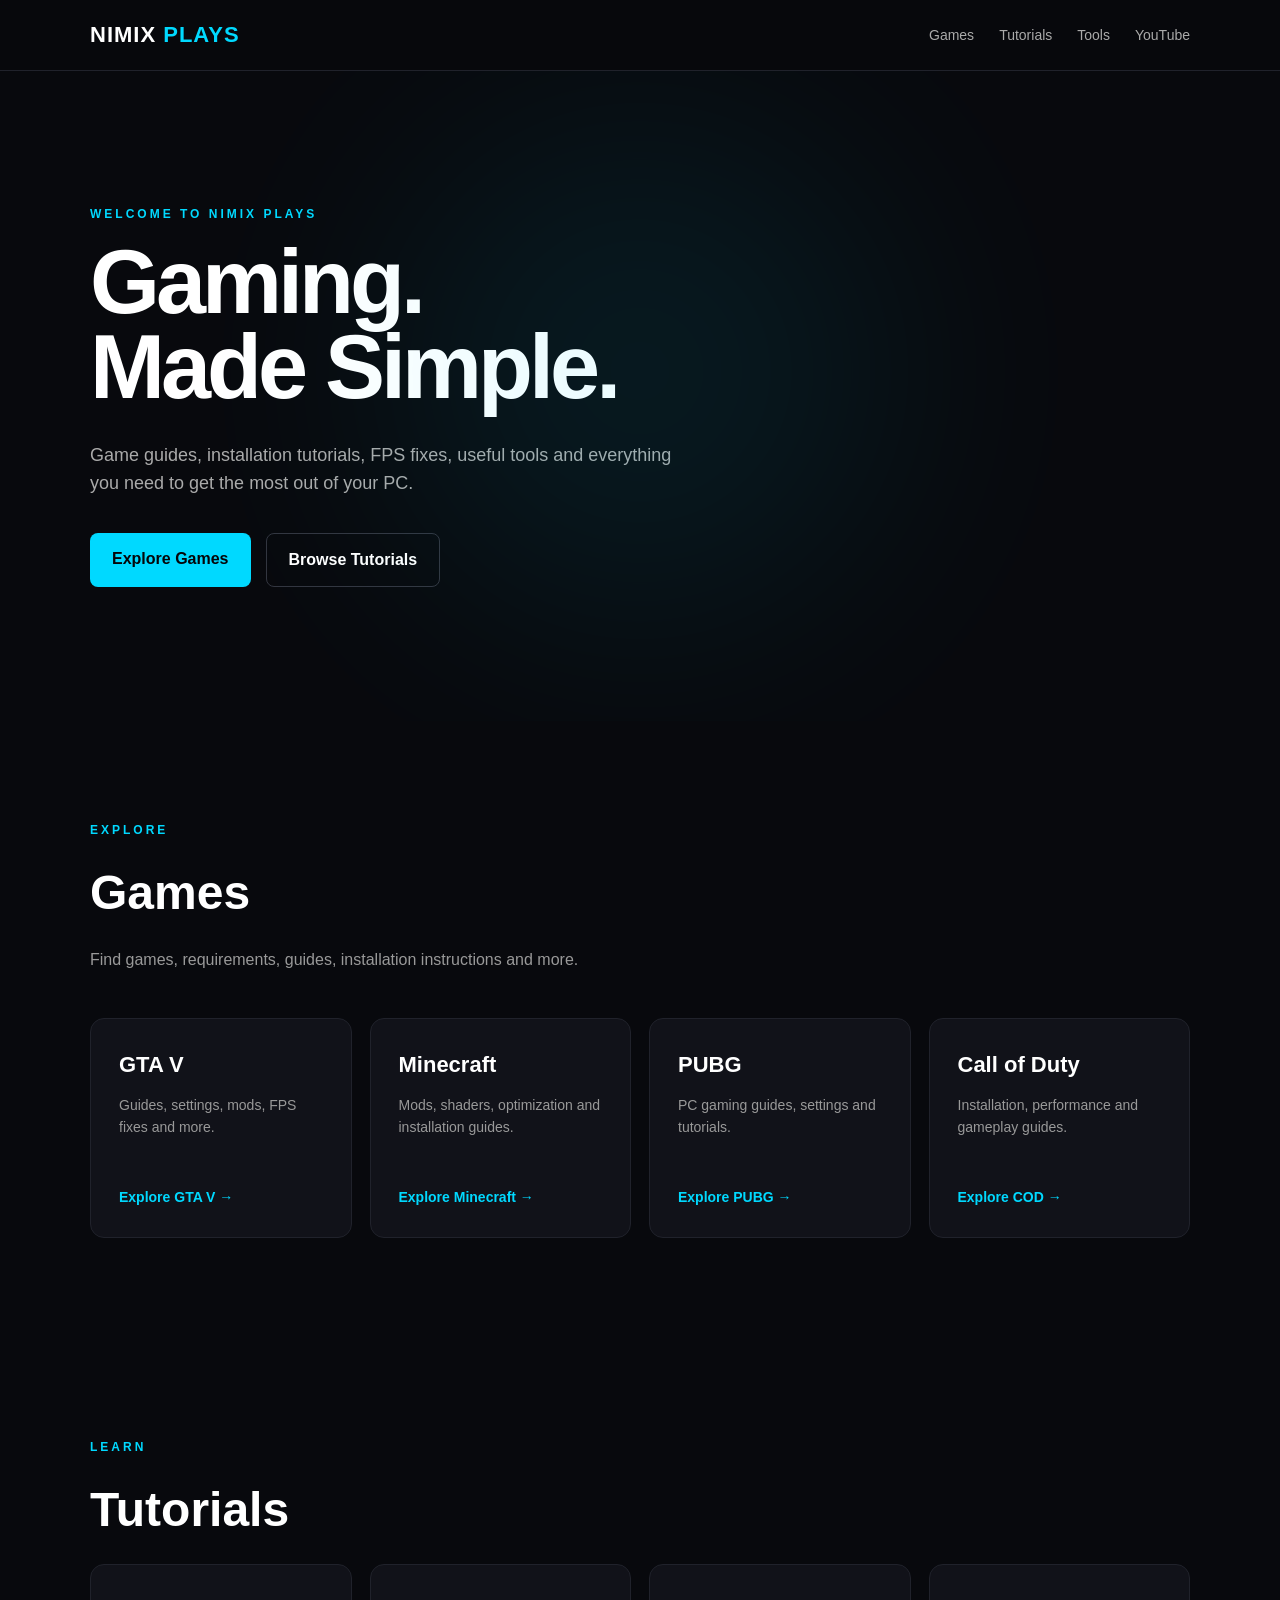
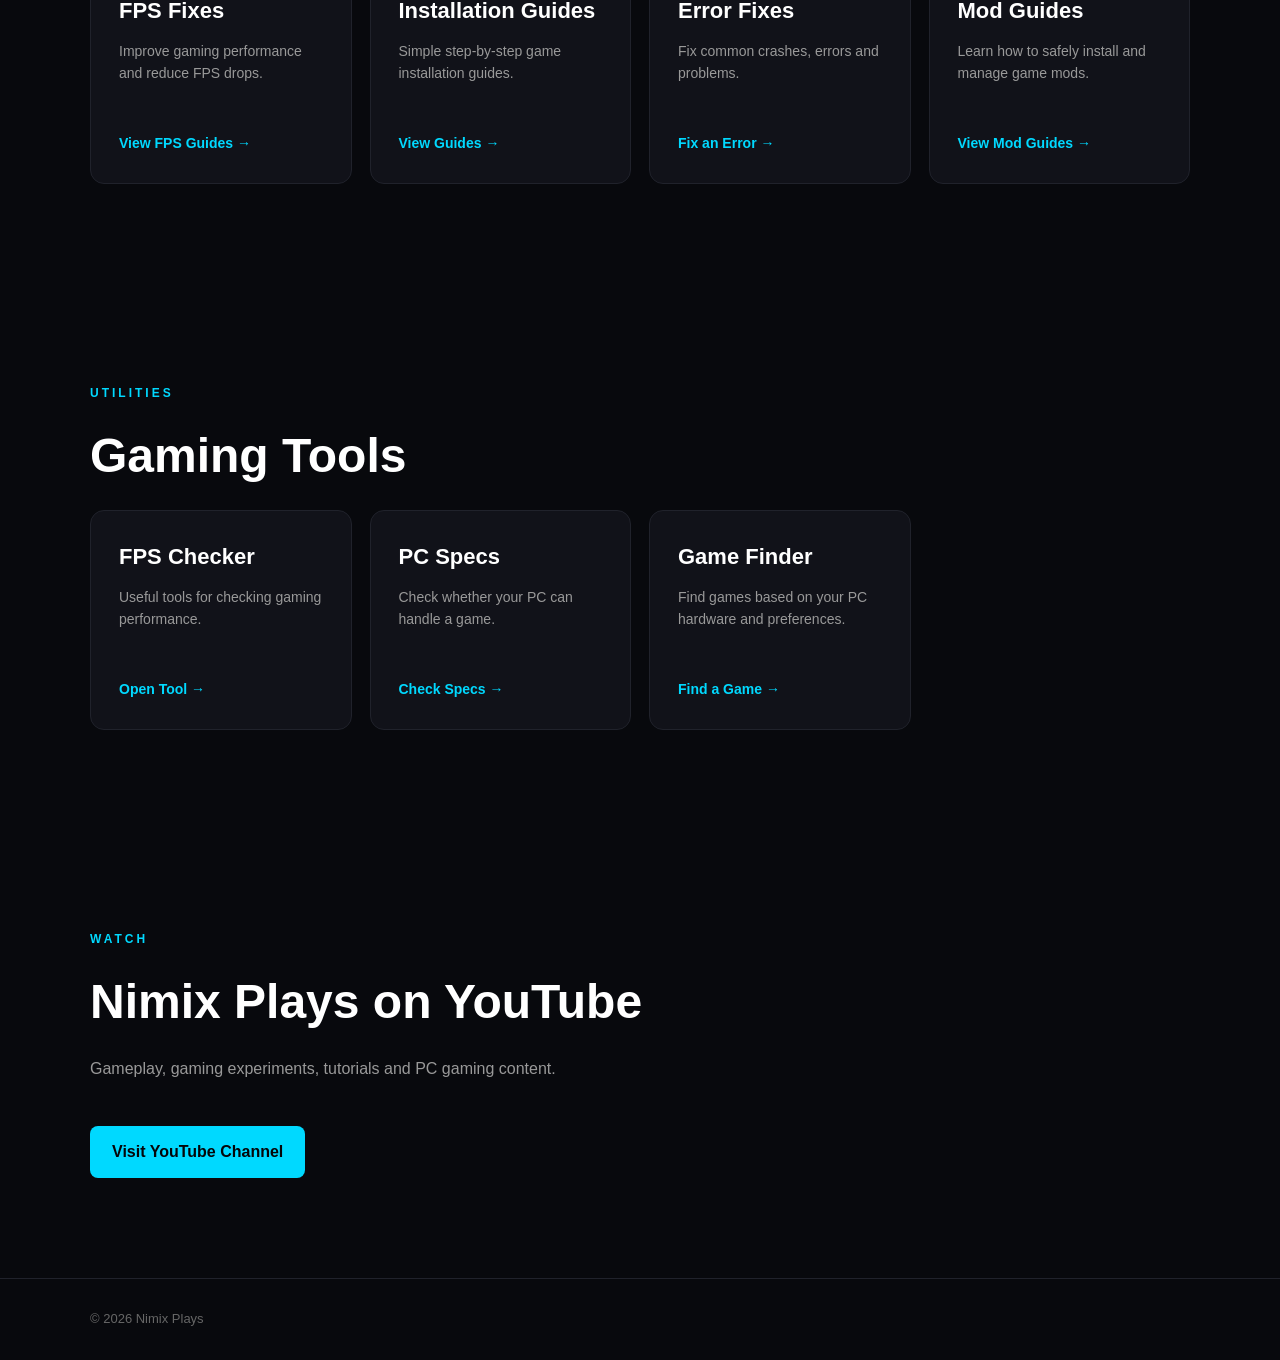
==== index.html @ 604845fe "Add files via upload" ====
<!DOCTYPE html>
<html lang="en">

<head>

    <meta charset="UTF-8">

    <meta name="viewport" content="width=device-width, initial-scale=1.0">

    <title>Nimix Plays</title>

    <meta
        name="description"
        content="Nimix Plays - PC gaming guides, tutorials, tools and game information."
    >

    <link rel="stylesheet" href="style.css">

</head>


<body>


    <!-- =========================
         HEADER
    ========================== -->

    <header>

        <div class="container">

            <a href="/" class="logo">
                NIMIX <span>PLAYS</span>
            </a>


            <nav>

                <a href="#games">Games</a>

                <a href="#tutorials">Tutorials</a>

                <a href="#tools">Tools</a>

                <a href="#youtube">YouTube</a>

            </nav>

        </div>

    </header>



    <!-- =========================
         MAIN
    ========================== -->

    <main>


        <!-- HERO -->

        <section class="hero">

            <div class="container">

                <p class="eyebrow">
                    WELCOME TO NIMIX PLAYS
                </p>


                <h1>
                    Gaming.
                    <br>
                    Made Simple.
                </h1>


                <p class="hero-description">

                    Game guides, installation tutorials,
                    FPS fixes, useful tools and everything
                    you need to get the most out of your PC.

                </p>


                <div class="hero-buttons">

                    <a href="#games" class="button primary">
                        Explore Games
                    </a>

                    <a href="#tutorials" class="button secondary">
                        Browse Tutorials
                    </a>

                </div>

            </div>

        </section>



        <!-- =========================
             GAMES
        ========================== -->

        <section id="games">

            <div class="container">

                <p class="section-label">
                    EXPLORE
                </p>

                <h2>
                    Games
                </h2>

                <p class="section-description">
                    Find games, requirements, guides,
                    installation instructions and more.
                </p>


                <div class="card-grid">


                    <article class="card">

                        <h3>GTA V</h3>

                        <p>
                            Guides, settings, mods,
                            FPS fixes and more.
                        </p>

                        <a href="#">
                            Explore GTA V →
                        </a>

                    </article>



                    <article class="card">

                        <h3>Minecraft</h3>

                        <p>
                            Mods, shaders, optimization
                            and installation guides.
                        </p>

                        <a href="games/minecraft/index.html">
                            Explore Minecraft →
                        </a>

                    </article>



                    <article class="card">

                        <h3>PUBG</h3>

                        <p>
                            PC gaming guides,
                            settings and tutorials.
                        </p>

                        <a href="#">
                            Explore PUBG →
                        </a>

                    </article>



                    <article class="card">

                        <h3>Call of Duty</h3>

                        <p>
                            Installation, performance
                            and gameplay guides.
                        </p>

                        <a href="#">
                            Explore COD →
                        </a>

                    </article>


                </div>

            </div>

        </section>



        <!-- =========================
             TUTORIALS
        ========================== -->

        <section id="tutorials">

            <div class="container">

                <p class="section-label">
                    LEARN
                </p>

                <h2>
                    Tutorials
                </h2>


                <div class="card-grid">


                    <article class="card">

                        <h3>FPS Fixes</h3>

                        <p>
                            Improve gaming performance
                            and reduce FPS drops.
                        </p>

                        <a href="#">
                            View FPS Guides →
                        </a>

                    </article>



                    <article class="card">

                        <h3>Installation Guides</h3>

                        <p>
                            Simple step-by-step
                            game installation guides.
                        </p>

                        <a href="#">
                            View Guides →
                        </a>

                    </article>



                    <article class="card">

                        <h3>Error Fixes</h3>

                        <p>
                            Fix common crashes,
                            errors and problems.
                        </p>

                        <a href="#">
                            Fix an Error →
                        </a>

                    </article>



                    <article class="card">

                        <h3>Mod Guides</h3>

                        <p>
                            Learn how to safely install
                            and manage game mods.
                        </p>

                        <a href="#">
                            View Mod Guides →
                        </a>

                    </article>


                </div>

            </div>

        </section>



        <!-- =========================
             TOOLS
        ========================== -->

        <section id="tools">

            <div class="container">

                <p class="section-label">
                    UTILITIES
                </p>

                <h2>
                    Gaming Tools
                </h2>


                <div class="card-grid">


                    <article class="card">

                        <h3>FPS Checker</h3>

                        <p>
                            Useful tools for checking
                            gaming performance.
                        </p>

                        <a href="#">
                            Open Tool →
                        </a>

                    </article>



                    <article class="card">

                        <h3>PC Specs</h3>

                        <p>
                            Check whether your PC
                            can handle a game.
                        </p>

                        <a href="#">
                            Check Specs →
                        </a>

                    </article>



                    <article class="card">

                        <h3>Game Finder</h3>

                        <p>
                            Find games based on your
                            PC hardware and preferences.
                        </p>

                        <a href="#">
                            Find a Game →
                        </a>

                    </article>


                </div>

            </div>

        </section>



        <!-- =========================
             YOUTUBE
        ========================== -->

        <section id="youtube">

            <div class="container">

                <p class="section-label">
                    WATCH
                </p>

                <h2>
                    Nimix Plays on YouTube
                </h2>

                <p class="section-description">

                    Gameplay, gaming experiments,
                    tutorials and PC gaming content.

                </p>


                <a href="#" class="button primary">
                    Visit YouTube Channel
                </a>

            </div>

        </section>


    </main>



    <!-- =========================
         FOOTER
    ========================== -->

    <footer>

        <div class="container">

            <p>
                © 2026 Nimix Plays
            </p>

        </div>

    </footer>



    <script src="script.js"></script>

</body>

</html>
---- style.css ----
* {
    margin: 0;
    padding: 0;
    box-sizing: border-box;
}


html {
    scroll-behavior: smooth;
}


body {
    font-family: Arial, Helvetica, sans-serif;

    background: #08090d;

    color: #ffffff;

    line-height: 1.6;
}


a {
    color: inherit;

    text-decoration: none;
}


.container {
    width: min(1100px, 90%);

    margin: auto;
}


/* =========================
   HEADER
========================= */

header {
    position: sticky;

    top: 0;

    z-index: 1000;

    background: rgba(8, 9, 13, 0.9);

    backdrop-filter: blur(12px);

    border-bottom: 1px solid #20222b;
}


header .container {
    height: 70px;

    display: flex;

    align-items: center;

    justify-content: space-between;
}


.logo {
    font-size: 22px;

    font-weight: 900;

    letter-spacing: 1px;
}


.logo span {
    color: #00d9ff;
}


nav {
    display: flex;

    gap: 25px;
}


nav a {
    color: #aaa;

    font-size: 14px;

    transition: 0.2s;
}


nav a:hover {
    color: #00d9ff;
}


/* =========================
   HERO
========================= */

.hero {
    min-height: 650px;

    display: flex;

    align-items: center;

    position: relative;

    overflow: hidden;
}


.hero::before {
    content: "";

    position: absolute;

    width: 500px;

    height: 500px;

    background: #00d9ff;

    opacity: 0.08;

    filter: blur(120px);

    border-radius: 50%;

    top: 50px;

    left: 50%;

    transform: translateX(-50%);
}


.eyebrow,
.section-label {
    color: #00d9ff;

    font-size: 12px;

    font-weight: bold;

    letter-spacing: 3px;

    margin-bottom: 15px;
}


.hero h1 {
    font-size: clamp(50px, 8vw, 90px);

    line-height: 0.95;

    letter-spacing: -4px;

    margin-bottom: 30px;
}


.hero-description {
    max-width: 600px;

    color: #aaa;

    font-size: 18px;

    margin-bottom: 35px;
}


.hero-buttons {
    display: flex;

    gap: 15px;

    flex-wrap: wrap;
}


/* =========================
   BUTTONS
========================= */

.button {
    display: inline-block;

    padding: 13px 22px;

    border-radius: 8px;

    font-weight: bold;

    transition: 0.2s;
}


.button.primary {
    background: #00d9ff;

    color: #050609;
}


.button.primary:hover {
    transform: translateY(-2px);

    box-shadow: 0 10px 30px rgba(0, 217, 255, 0.2);
}


.button.secondary {
    border: 1px solid #333640;

    color: #fff;
}


.button.secondary:hover {
    border-color: #00d9ff;

    color: #00d9ff;
}


/* =========================
   SECTIONS
========================= */

section {
    padding: 100px 0;
}


section h2 {
    font-size: 48px;

    margin-bottom: 15px;
}


.section-description {
    color: #999;

    max-width: 600px;

    margin-bottom: 45px;
}


/* =========================
   CARDS
========================= */

.card-grid {
    display: grid;

    grid-template-columns: repeat(4, 1fr);

    gap: 18px;
}


.card {
    background: #111219;

    border: 1px solid #20222b;

    border-radius: 14px;

    padding: 28px;

    min-height: 220px;

    display: flex;

    flex-direction: column;

    transition: 0.25s;
}


.card:hover {
    transform: translateY(-5px);

    border-color: #00d9ff;
}


.card h3 {
    font-size: 22px;

    margin-bottom: 12px;
}


.card p {
    color: #999;

    font-size: 14px;

    margin-bottom: 25px;
}


.card a {
    color: #00d9ff;

    margin-top: auto;

    font-size: 14px;

    font-weight: bold;
}


/* =========================
   FOOTER
========================= */

footer {
    border-top: 1px solid #20222b;

    padding: 30px 0;

    color: #666;

    font-size: 13px;
}


/* =========================
   MOBILE
========================= */

@media (max-width: 800px) {

    nav {
        display: none;
    }


    .hero {
        min-height: 550px;
    }


    .hero h1 {
        font-size: 58px;

        letter-spacing: -3px;
    }


    section {
        padding: 70px 0;
    }


    section h2 {
        font-size: 38px;
    }


    .card-grid {
        grid-template-columns: 1fr;
    }

}/* =========================
   VIDEO
========================= */

.video-placeholder {
    width: 100%;

    aspect-ratio: 16 / 9;

    background: #111219;

    border: 1px solid #20222b;

    border-radius: 14px;

    display: flex;

    align-items: center;

    justify-content: center;

    color: #666;
}
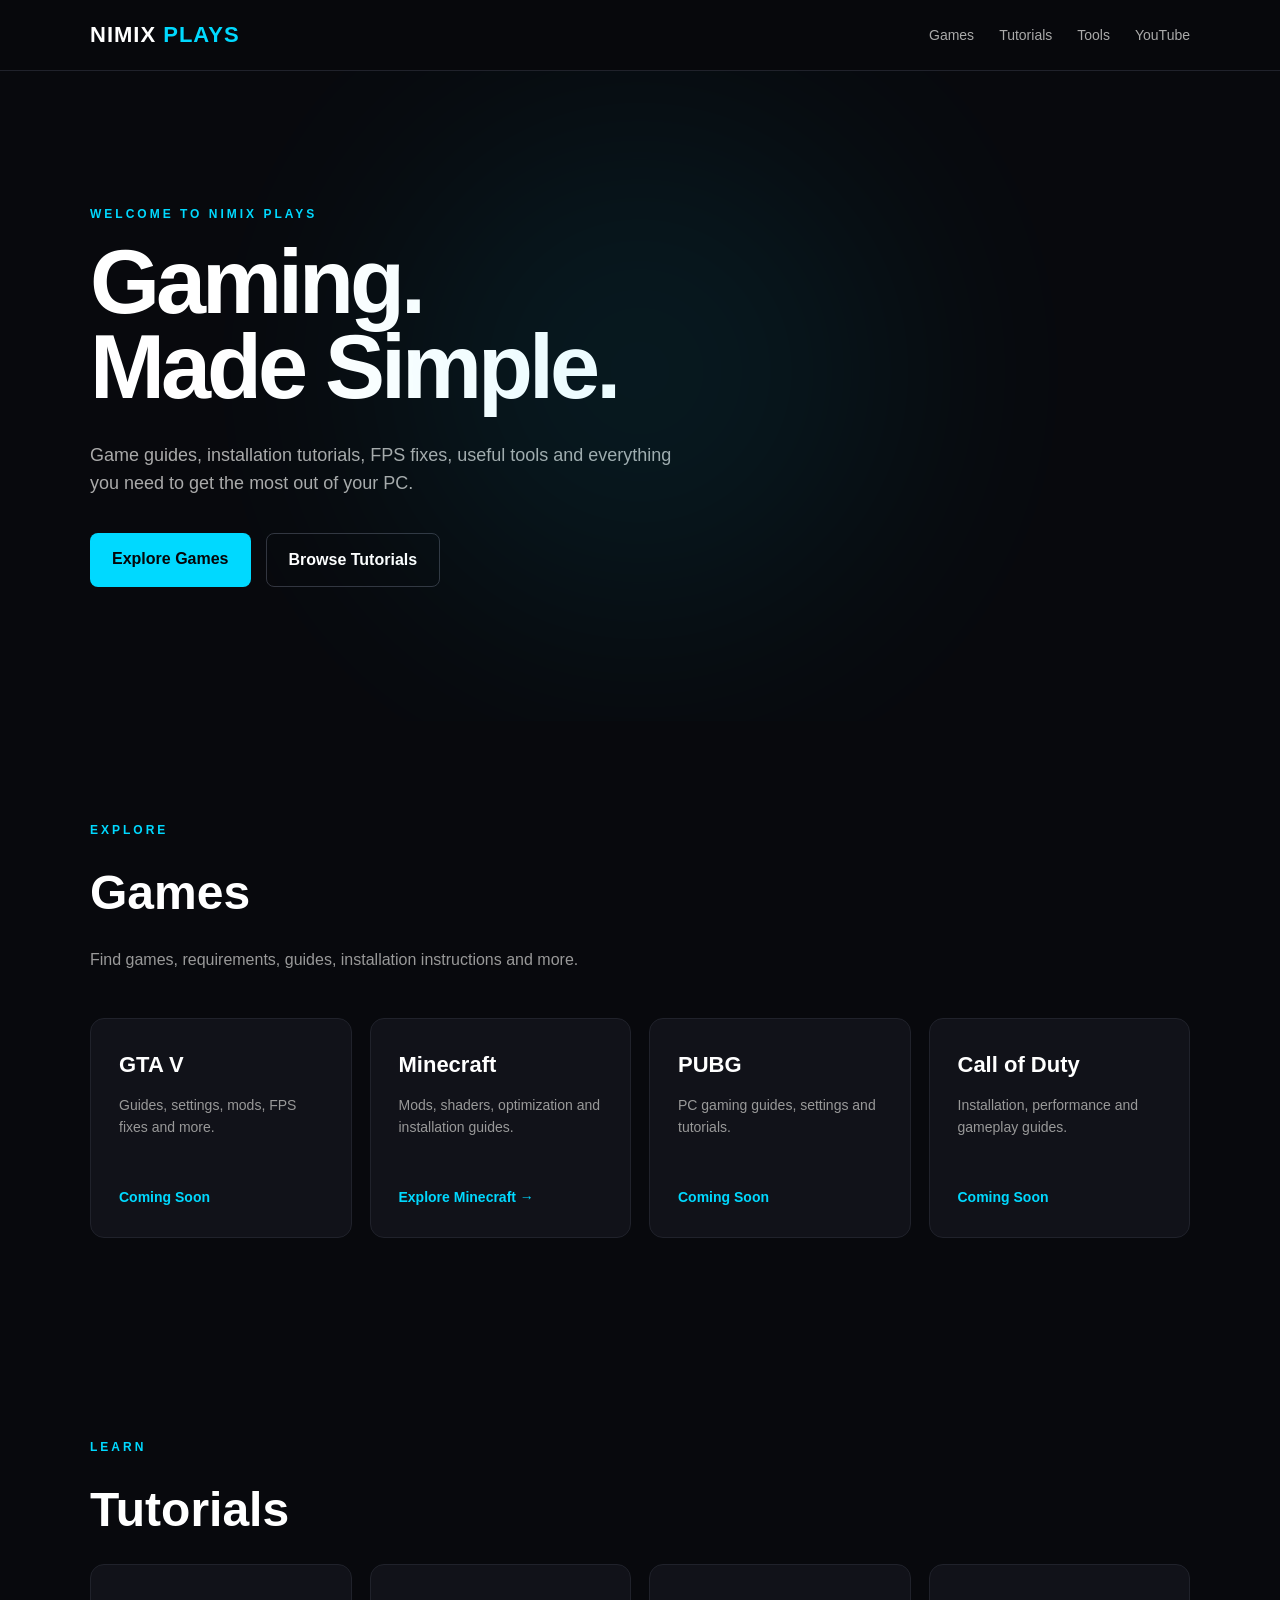
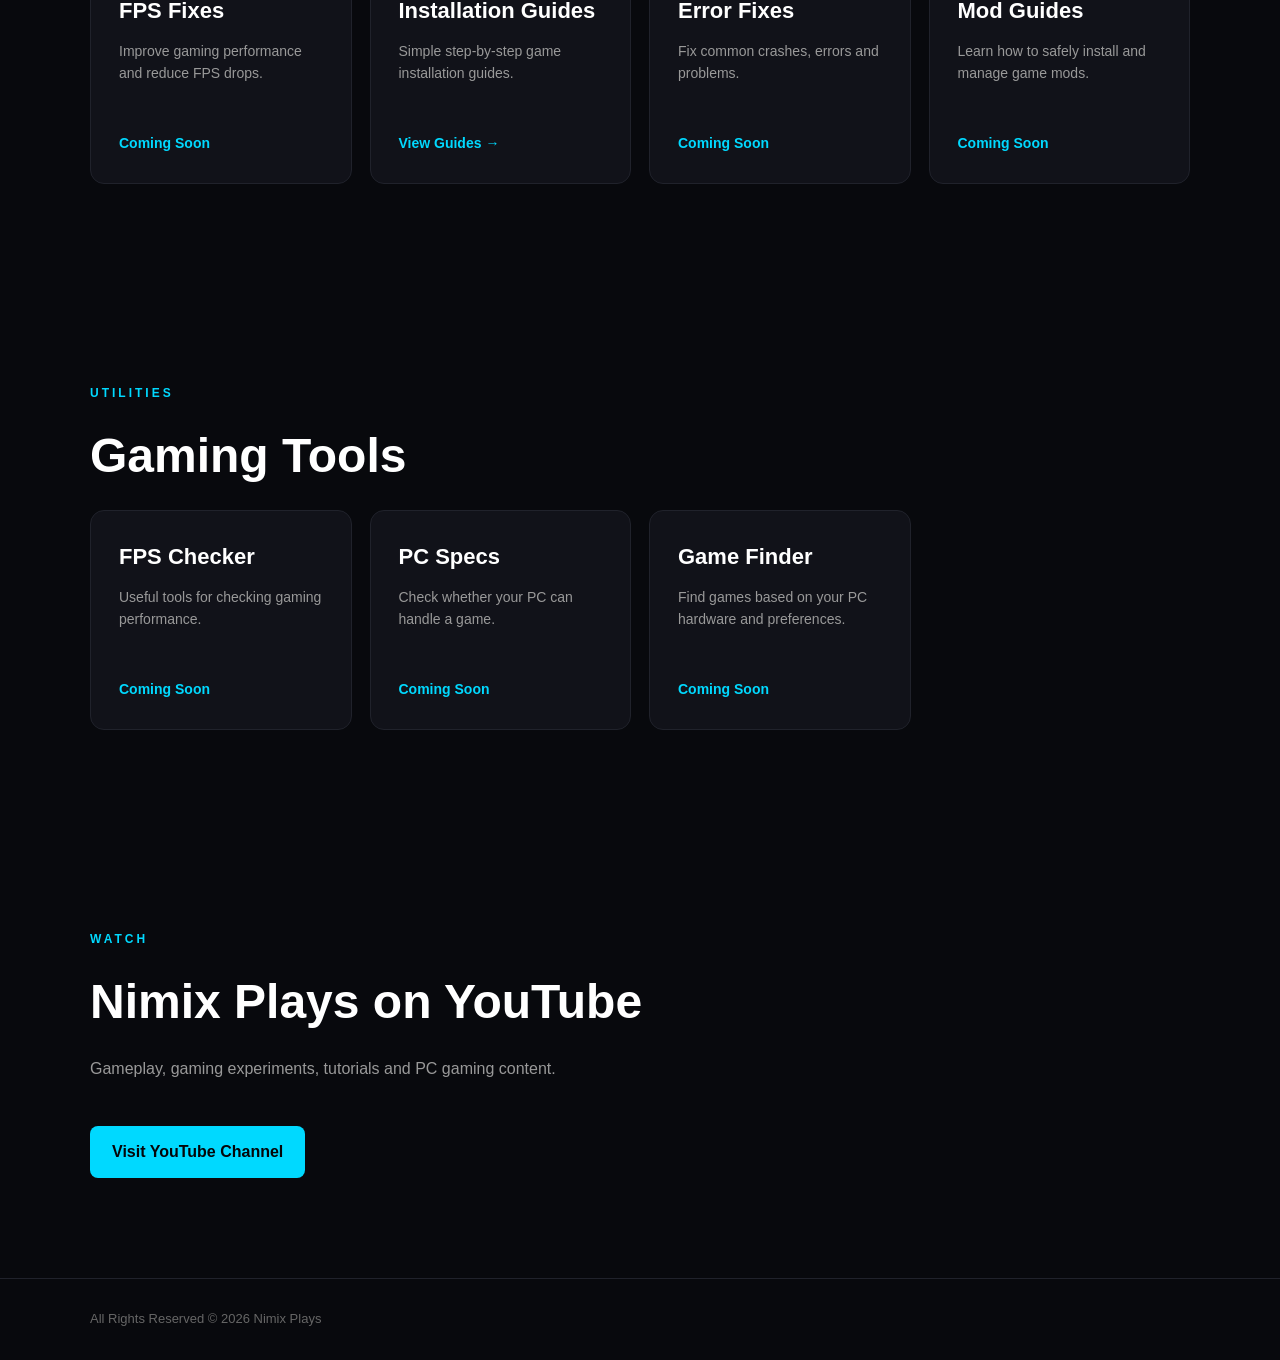
==== commit 6d1e9085: "Fix HTML formatting and update content" ====
--- a/index.html
+++ b/index.html
@@ -140,7 +140,7 @@
                         </p>
 
                         <a href="#">
-                            Explore GTA V →
+                            Coming Soon
                         </a>
 
                     </article>
@@ -174,7 +174,7 @@
                         </p>
 
                         <a href="#">
-                            Explore PUBG →
+                            Coming Soon
                         </a>
 
                     </article>
@@ -191,7 +191,7 @@
                         </p>
 
                         <a href="#">
-                            Explore COD →
+                            Coming Soon
                         </a>
 
                     </article>
@@ -235,7 +235,7 @@
                         </p>
 
                         <a href="#">
-                            View FPS Guides →
+                            Coming Soon
                         </a>
 
                     </article>
@@ -269,7 +269,7 @@
                         </p>
 
                         <a href="#">
-                            Fix an Error →
+                            Coming Soon
                         </a>
 
                     </article>
@@ -286,7 +286,7 @@
                         </p>
 
                         <a href="#">
-                            View Mod Guides →
+                            Coming Soon
                         </a>
 
                     </article>
@@ -330,7 +330,7 @@
                         </p>
 
                         <a href="#">
-                            Open Tool →
+                            Coming Soon
                         </a>
 
                     </article>
@@ -347,7 +347,7 @@
                         </p>
 
                         <a href="#">
-                            Check Specs →
+                            Coming Soon
                         </a>
 
                     </article>
@@ -364,7 +364,7 @@
                         </p>
 
                         <a href="#">
-                            Find a Game →
+                            Coming Soon
                         </a>
 
                     </article>
@@ -424,7 +424,7 @@
         <div class="container">
 
             <p>
-                © 2026 Nimix Plays
+              All Rights Reserved  © 2026 Nimix Plays
             </p>
 
         </div>
@@ -437,4 +437,4 @@
 
 </body>
 
-</html>+</html>
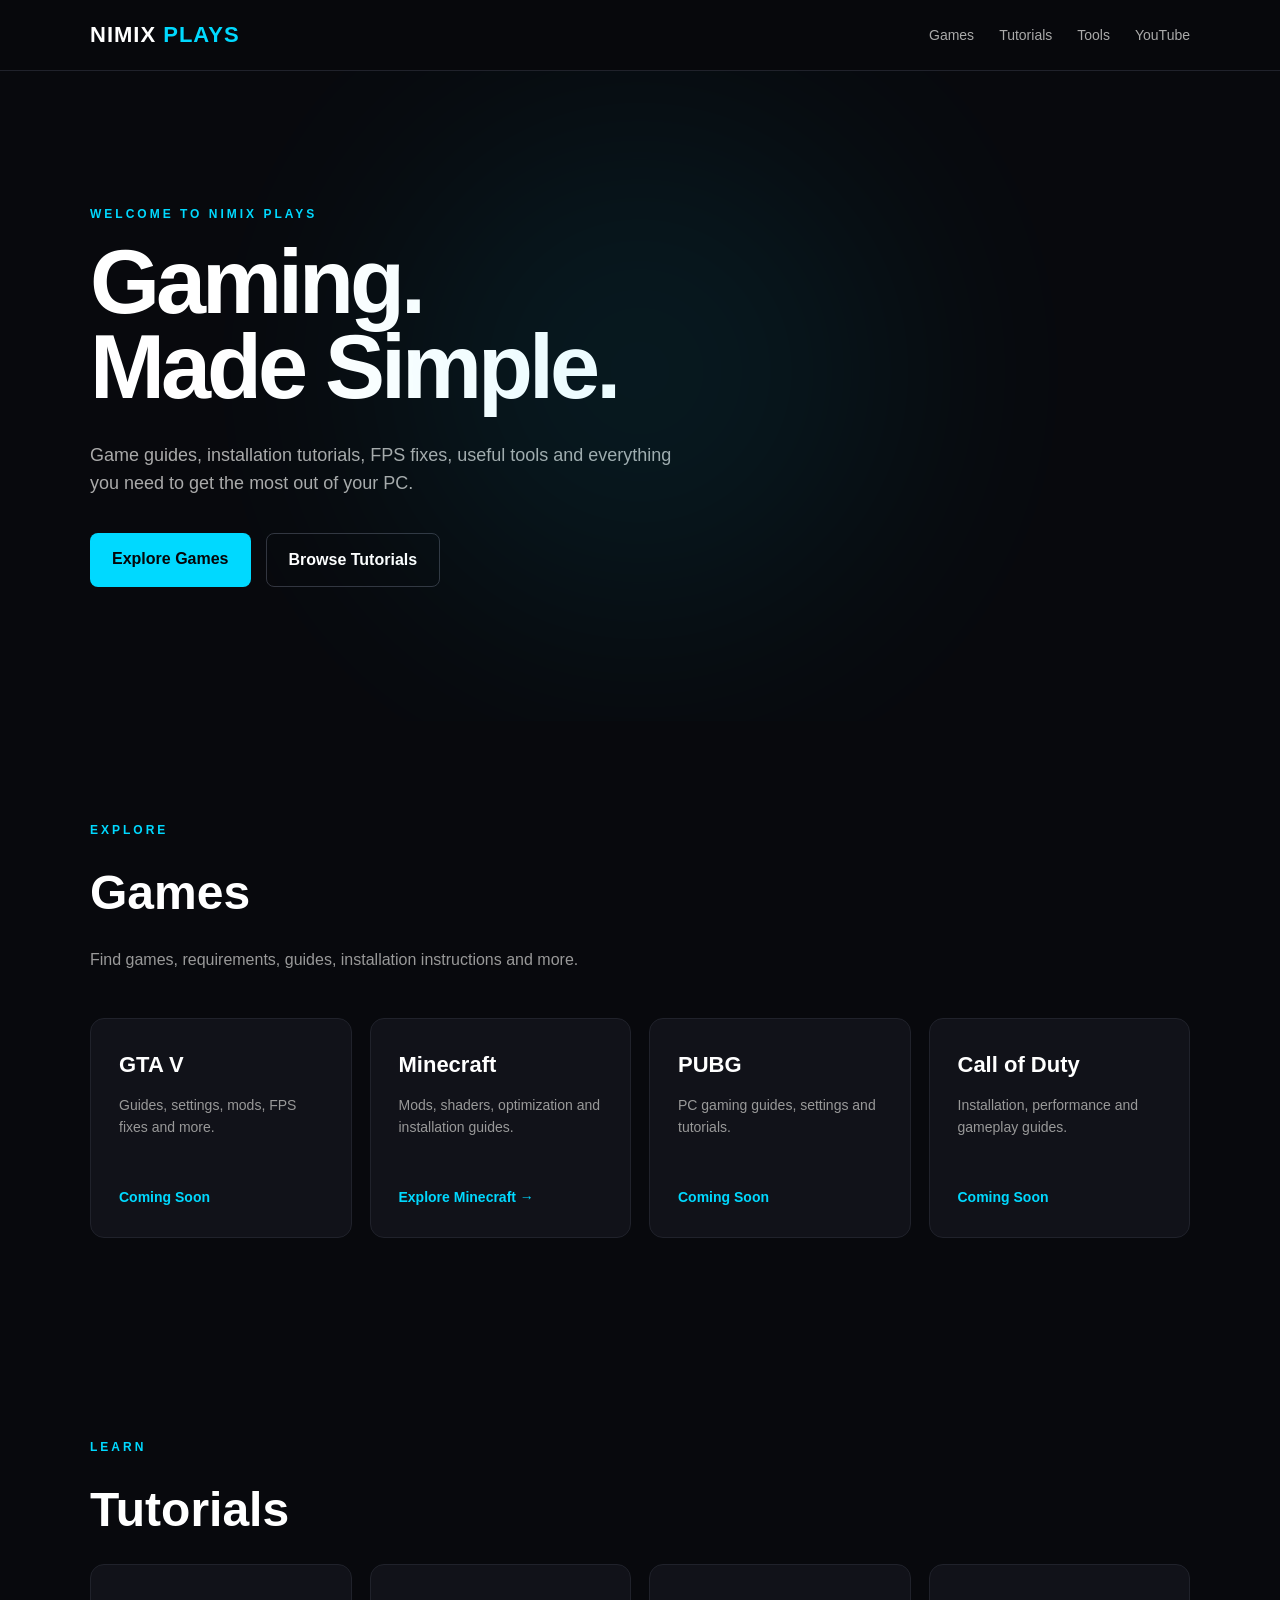
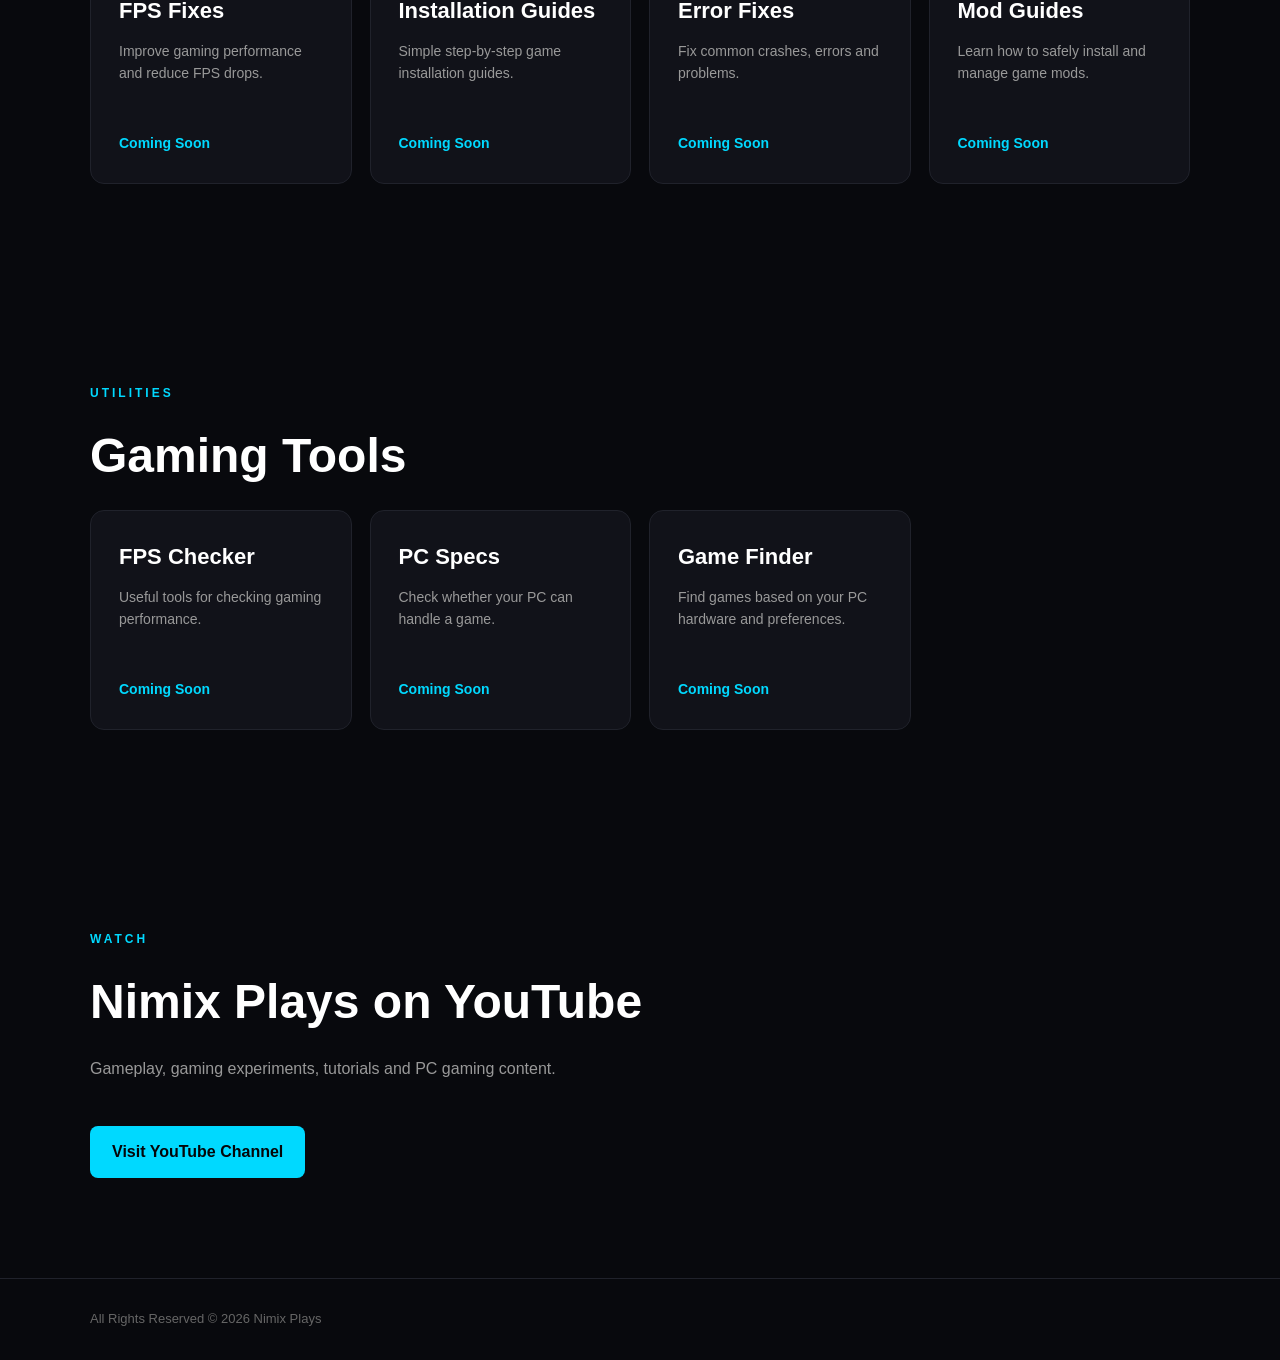
==== commit 4657e6d0: "Fix HTML formatting and structure" ====
--- a/index.html
+++ b/index.html
@@ -252,7 +252,7 @@
                         </p>
 
                         <a href="#">
-                            View Guides →
+                            Coming Soon
                         </a>
 
                     </article>
